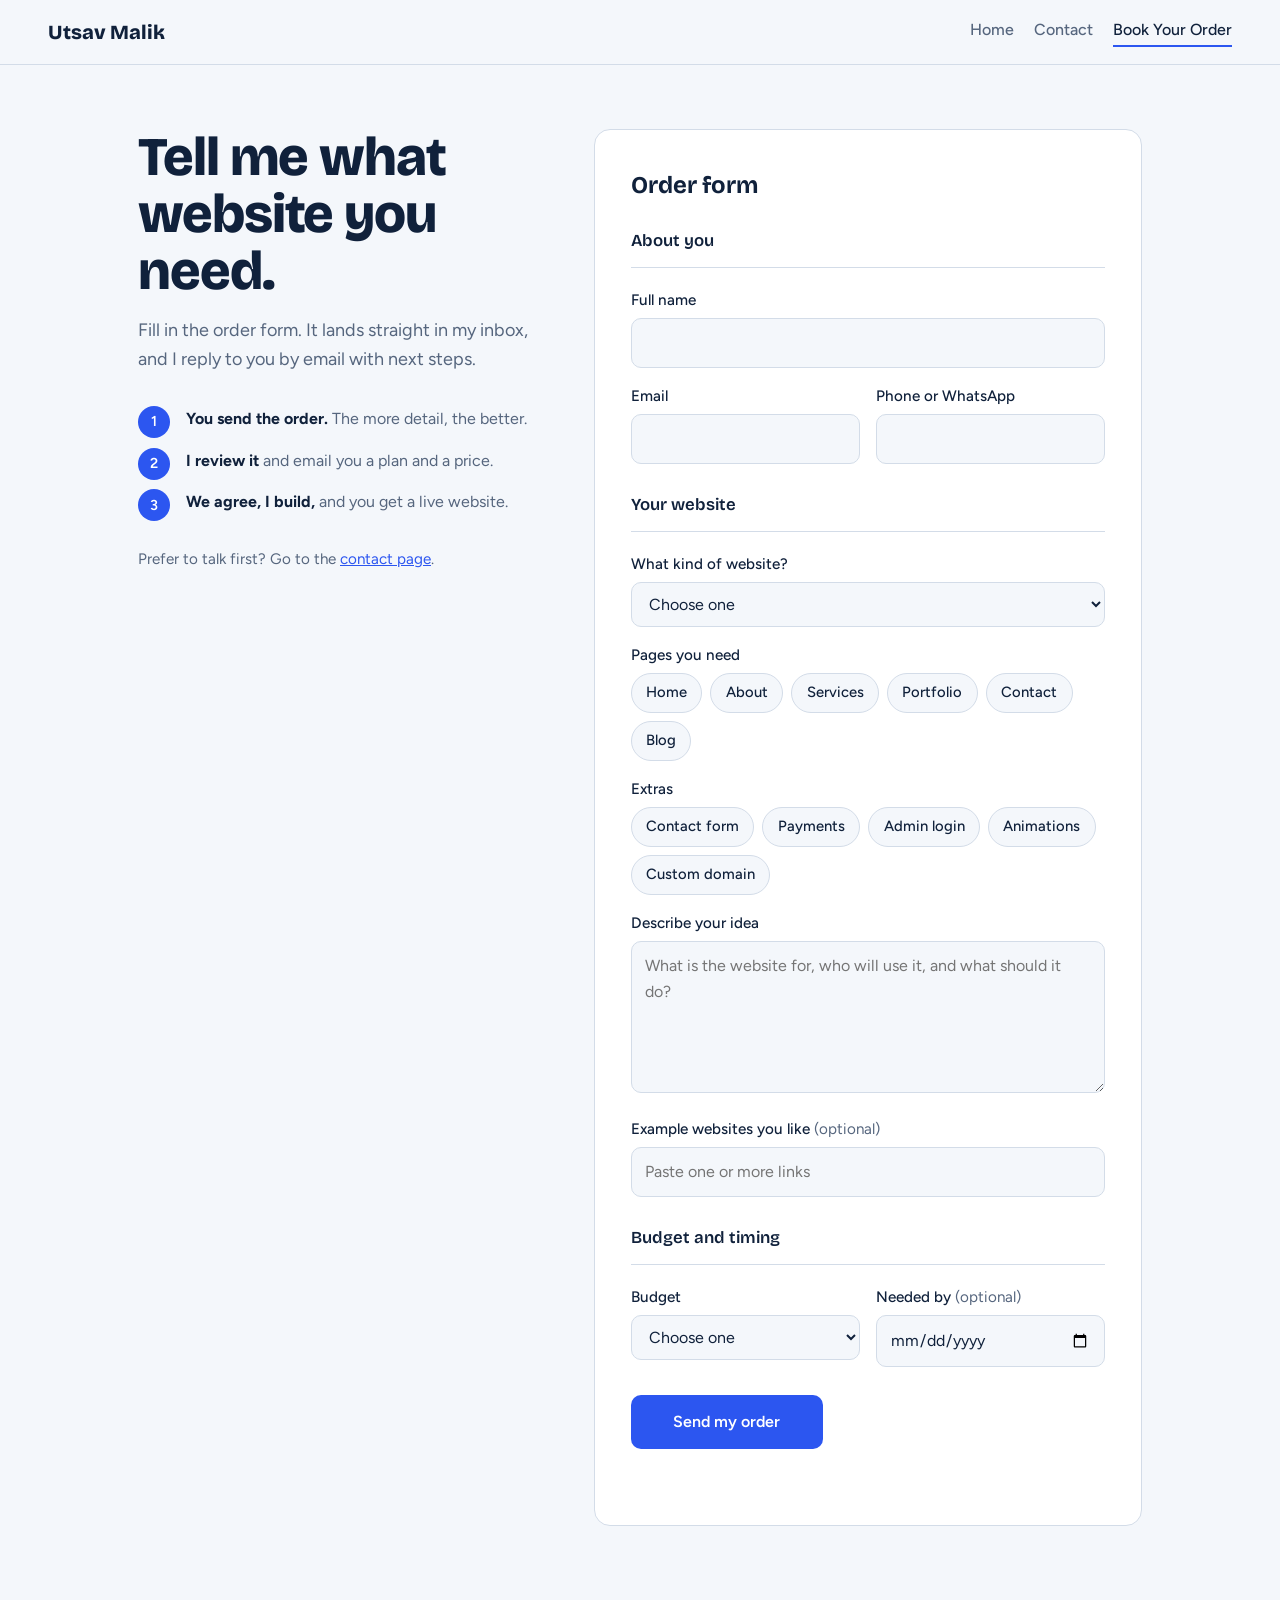
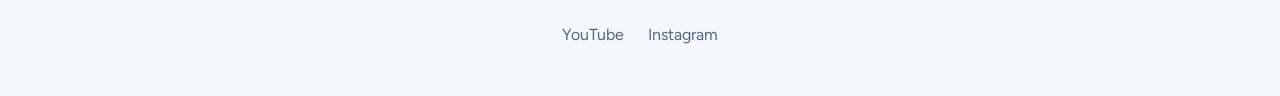
==== bookyourweb.html @ 2408bc66 "Add files via upload" ====
<!DOCTYPE html>
<html lang="en">
<head>
  <meta charset="UTF-8">
  <meta name="viewport" content="width=device-width, initial-scale=1">
  <title>Book Your Website | Utsav Malik</title>
  <meta name="description" content="Order a custom website from Utsav Malik. Fill in the form and get a reply on email.">
  <link rel="preconnect" href="https://fonts.googleapis.com">
  <link rel="preconnect" href="https://fonts.gstatic.com" crossorigin>
  <link href="https://fonts.googleapis.com/css2?family=Bricolage+Grotesque:wght@600;800&family=Figtree:wght@400;500;600&display=swap" rel="stylesheet">
  <link rel="stylesheet" href="bookyourweb.css">
</head>
<body>

  <header class="topbar">
    <a class="brand" href="index.html">Utsav Malik</a>
    <nav aria-label="Main">
      <a href="index.html">Home</a>
      <a href="contact.html">Contact</a>
      <a href="bookyourweb.html" aria-current="page">Book Your Order</a>
    </nav>
  </header>

  <main class="layout">

    <section class="intro">
      <h1>Tell me what website you need.</h1>
      <p class="lead">Fill in the order form. It lands straight in my inbox, and I reply to you by email with next steps.</p>

      <ol class="steps">
        <li><strong>You send the order.</strong> The more detail, the better.</li>
        <li><strong>I review it</strong> and email you a plan and a price.</li>
        <li><strong>We agree, I build,</strong> and you get a live website.</li>
      </ol>

      <p class="alt">Prefer to talk first? Go to the <a href="contact.html">contact page</a>.</p>
    </section>

    <section class="order" aria-labelledby="form-title">
      <h2 id="form-title">Order form</h2>

      <form id="orderForm" novalidate>
        <!-- Web3Forms settings -->
        <input type="hidden" name="access_key" value="YOUR_ACCESS_KEY_HERE">
        <input type="hidden" name="subject" value="New Website Order">
        <input type="hidden" name="from_name" value="Website Order Form">
        <input type="checkbox" name="botcheck" class="hp" tabindex="-1" autocomplete="off" aria-hidden="true">

        <fieldset>
          <legend>About you</legend>

          <div class="field">
            <label for="name">Full name</label>
            <input id="name" name="name" type="text" autocomplete="name" required>
          </div>

          <div class="row">
            <div class="field">
              <label for="email">Email</label>
              <input id="email" name="email" type="email" autocomplete="email" required>
            </div>
            <div class="field">
              <label for="phone">Phone or WhatsApp</label>
              <input id="phone" name="phone" type="tel" autocomplete="tel" required>
            </div>
          </div>
        </fieldset>

        <fieldset>
          <legend>Your website</legend>

          <div class="field">
            <label for="type">What kind of website?</label>
            <select id="type" name="website_type" required>
              <option value="" disabled selected>Choose one</option>
              <option>Personal portfolio</option>
              <option>Business website</option>
              <option>Online store</option>
              <option>Blog</option>
              <option>Landing page</option>
              <option>Something else</option>
            </select>
          </div>

          <div class="field">
            <span class="label" id="pages-label">Pages you need</span>
            <div class="chips" role="group" aria-labelledby="pages-label">
              <label class="chip"><input type="checkbox" name="pages" value="Home"><span>Home</span></label>
              <label class="chip"><input type="checkbox" name="pages" value="About"><span>About</span></label>
              <label class="chip"><input type="checkbox" name="pages" value="Services"><span>Services</span></label>
              <label class="chip"><input type="checkbox" name="pages" value="Portfolio"><span>Portfolio</span></label>
              <label class="chip"><input type="checkbox" name="pages" value="Contact"><span>Contact</span></label>
              <label class="chip"><input type="checkbox" name="pages" value="Blog"><span>Blog</span></label>
            </div>
          </div>

          <div class="field">
            <span class="label" id="features-label">Extras</span>
            <div class="chips" role="group" aria-labelledby="features-label">
              <label class="chip"><input type="checkbox" name="features" value="Contact form"><span>Contact form</span></label>
              <label class="chip"><input type="checkbox" name="features" value="Payments"><span>Payments</span></label>
              <label class="chip"><input type="checkbox" name="features" value="Admin login"><span>Admin login</span></label>
              <label class="chip"><input type="checkbox" name="features" value="Animations"><span>Animations</span></label>
              <label class="chip"><input type="checkbox" name="features" value="Custom domain"><span>Custom domain</span></label>
            </div>
          </div>

          <div class="field">
            <label for="details">Describe your idea</label>
            <textarea id="details" name="details" rows="5" required placeholder="What is the website for, who will use it, and what should it do?"></textarea>
          </div>

          <div class="field">
            <label for="links">Example websites you like <span class="opt">(optional)</span></label>
            <input id="links" name="reference_links" type="text" placeholder="Paste one or more links">
          </div>
        </fieldset>

        <fieldset>
          <legend>Budget and timing</legend>

          <div class="row">
            <div class="field">
              <label for="budget">Budget</label>
              <select id="budget" name="budget" required>
                <option value="" disabled selected>Choose one</option>
                <option>Under ₹5,000</option>
                <option>₹5,000 – ₹15,000</option>
                <option>₹15,000 – ₹30,000</option>
                <option>Above ₹30,000</option>
                <option>Not sure yet</option>
              </select>
            </div>
            <div class="field">
              <label for="deadline">Needed by <span class="opt">(optional)</span></label>
              <input id="deadline" name="deadline" type="date">
            </div>
          </div>
        </fieldset>

        <button type="submit" id="submitBtn">Send my order</button>
        <p id="status" role="status" aria-live="polite"></p>
      </form>

      <div id="success" class="success" hidden>
        <h3>Order sent.</h3>
        <p>I got your order and will reply to the email you entered. Check your spam folder if you don't see my reply.</p>
        <button type="button" id="again">Place another order</button>
      </div>
    </section>

  </main>

  <footer class="foot">
    <a href="https://www.youtube.com/@Techi-Utsav" target="_blank" rel="noopener">YouTube</a>
    <a href="https://www.instagram.com/Techi_utsav" target="_blank" rel="noopener">Instagram</a>
  </footer>

  <script>
    const form = document.getElementById('orderForm');
    const btn = document.getElementById('submitBtn');
    const statusEl = document.getElementById('status');
    const success = document.getElementById('success');

    form.addEventListener('submit', async (e) => {
      e.preventDefault();
      statusEl.textContent = '';
      statusEl.className = '';

      if (!form.checkValidity()) {
        form.reportValidity();
        return;
      }

      const data = new FormData(form);
      // Turn the checkbox groups into one readable line each
      data.set('pages', data.getAll('pages').join(', ') || 'None selected');
      data.set('features', data.getAll('features').join(', ') || 'None selected');

      btn.disabled = true;
      btn.textContent = 'Sending…';

      try {
        const res = await fetch('https://api.web3forms.com/submit', {
          method: 'POST',
          headers: { 'Accept': 'application/json' },
          body: data
        });
        const json = await res.json();

        if (res.ok && json.success) {
          form.hidden = true;
          success.hidden = false;
          success.querySelector('h3').focus?.();
          form.reset();
        } else {
          throw new Error(json.message || 'Request failed');
        }
      } catch (err) {
        statusEl.className = 'error';
        statusEl.textContent = 'The order was not sent. Check your internet and try again, or email malikutsav24@gmail.com.';
      } finally {
        btn.disabled = false;
        btn.textContent = 'Send my order';
      }
    });

    document.getElementById('again').addEventListener('click', () => {
      success.hidden = true;
      form.hidden = false;
      window.scrollTo({ top: 0, behavior: 'smooth' });
    });
  </script>
</body>
</html>
---- bookyourweb.css ----
:root {
  --paper: #f4f7fb;
  --card: #ffffff;
  --ink: #10213b;
  --slate: #56667e;
  --line: #d3dce8;
  --cobalt: #2c56f0;
  --cobalt-dark: #1d3fc4;
  --mint: #12805f;
  --error: #b42318;
  --radius: 10px;
}

@media (prefers-color-scheme: dark) {
  :root {
    --paper: #0d1728;
    --card: #142238;
    --ink: #e8eef8;
    --slate: #9fb0c8;
    --line: #2a3b57;
    --cobalt: #6c8cff;
    --cobalt-dark: #8da6ff;
    --mint: #3ccf9f;
    --error: #ff8a80;
  }
}

* { box-sizing: border-box; }

html { scroll-behavior: smooth; }

body {
  margin: 0;
  background: var(--paper);
  color: var(--ink);
  font-family: 'Figtree', system-ui, -apple-system, 'Segoe UI', sans-serif;
  font-size: 1rem;
  line-height: 1.6;
}

a { color: var(--cobalt); }
a:hover { color: var(--cobalt-dark); }

:focus-visible {
  outline: 3px solid var(--cobalt);
  outline-offset: 2px;
}

/* Top bar */
.topbar {
  display: flex;
  flex-wrap: wrap;
  align-items: center;
  justify-content: space-between;
  gap: 0.75rem 1.5rem;
  padding: 1rem clamp(1rem, 4vw, 3rem);
  border-bottom: 1px solid var(--line);
}

.brand {
  font-family: 'Bricolage Grotesque', system-ui, sans-serif;
  font-weight: 800;
  font-size: 1.25rem;
  color: var(--ink);
  text-decoration: none;
}

.topbar nav { display: flex; flex-wrap: wrap; gap: 1.25rem; }

.topbar nav a {
  color: var(--slate);
  text-decoration: none;
  font-weight: 500;
  padding-bottom: 2px;
  border-bottom: 2px solid transparent;
}

.topbar nav a:hover { color: var(--ink); }

.topbar nav a[aria-current="page"] {
  color: var(--ink);
  border-bottom-color: var(--cobalt);
}

/* Layout */
.layout {
  display: grid;
  grid-template-columns: 1fr;
  gap: 2.5rem;
  max-width: 1100px;
  margin: 0 auto;
  padding: clamp(1.5rem, 5vw, 4rem) clamp(1rem, 4vw, 3rem);
}

@media (min-width: 900px) {
  .layout { grid-template-columns: 5fr 7fr; gap: 4rem; align-items: start; }
  .intro { position: sticky; top: 2rem; }
}

/* Intro */
h1 {
  font-family: 'Bricolage Grotesque', system-ui, sans-serif;
  font-weight: 800;
  font-size: clamp(2.2rem, 5vw, 3.4rem);
  line-height: 1.05;
  letter-spacing: -0.02em;
  margin: 0 0 1rem;
}

.lead { font-size: 1.125rem; color: var(--slate); max-width: 44ch; margin: 0 0 2rem; }

.steps {
  list-style: none;
  counter-reset: step;
  margin: 0 0 2rem;
  padding: 0;
  display: grid;
  gap: 1rem;
}

.steps li {
  counter-increment: step;
  position: relative;
  padding-left: 3rem;
  color: var(--slate);
}

.steps li strong { color: var(--ink); }

.steps li::before {
  content: counter(step);
  position: absolute;
  left: 0;
  top: 0;
  width: 2rem;
  height: 2rem;
  display: grid;
  place-items: center;
  border-radius: 50%;
  background: var(--cobalt);
  color: #fff;
  font-weight: 600;
  font-size: 0.9rem;
}

.alt { color: var(--slate); font-size: 0.95rem; }

/* Form card */
.order {
  background: var(--card);
  border: 1px solid var(--line);
  border-radius: 16px;
  padding: clamp(1.25rem, 4vw, 2.25rem);
}

.order h2 {
  font-family: 'Bricolage Grotesque', system-ui, sans-serif;
  font-size: 1.5rem;
  margin: 0 0 1.5rem;
}

fieldset { border: 0; padding: 0; margin: 0 0 1.75rem; }

legend {
  font-family: 'Bricolage Grotesque', system-ui, sans-serif;
  font-weight: 600;
  font-size: 1.05rem;
  padding: 0 0 0.75rem;
  margin-bottom: 0.25rem;
  width: 100%;
  border-bottom: 1px solid var(--line);
}

.field { margin-top: 1rem; }

.row { display: grid; grid-template-columns: 1fr; gap: 0 1rem; }
@media (min-width: 560px) { .row { grid-template-columns: 1fr 1fr; } }

label, .label {
  display: block;
  font-weight: 500;
  font-size: 0.95rem;
  margin-bottom: 0.35rem;
}

.opt { color: var(--slate); font-weight: 400; }

input[type="text"],
input[type="email"],
input[type="tel"],
input[type="date"],
select,
textarea {
  width: 100%;
  font: inherit;
  color: var(--ink);
  background: var(--paper);
  border: 1px solid var(--line);
  border-radius: var(--radius);
  padding: 0.7rem 0.85rem;
}

textarea { resize: vertical; min-height: 7rem; }

input:focus, select:focus, textarea:focus {
  outline: 3px solid color-mix(in srgb, var(--cobalt) 35%, transparent);
  border-color: var(--cobalt);
}

/* Chips */
.chips { display: flex; flex-wrap: wrap; gap: 0.5rem; }

.chip { margin: 0; cursor: pointer; }

.chip input {
  position: absolute;
  opacity: 0;
  pointer-events: none;
}

.chip span {
  display: inline-block;
  padding: 0.45rem 0.9rem;
  border: 1px solid var(--line);
  border-radius: 999px;
  background: var(--paper);
  font-size: 0.925rem;
  transition: background 0.15s, border-color 0.15s, color 0.15s;
}

.chip:hover span { border-color: var(--cobalt); }

.chip input:checked + span {
  background: var(--cobalt);
  border-color: var(--cobalt);
  color: #fff;
}

.chip input:focus-visible + span {
  outline: 3px solid var(--cobalt);
  outline-offset: 2px;
}

/* Submit */
button {
  font: inherit;
  font-weight: 600;
  cursor: pointer;
  border: 0;
  border-radius: var(--radius);
  background: var(--cobalt);
  color: #fff;
  padding: 0.9rem 1.5rem;
  width: 100%;
  transition: background 0.15s;
}

button:hover { background: var(--cobalt-dark); }
button:disabled { opacity: 0.6; cursor: wait; }

@media (min-width: 560px) { #submitBtn { width: auto; min-width: 12rem; } }

#status { margin: 1rem 0 0; min-height: 1.5rem; font-size: 0.95rem; }
#status.error { color: var(--error); }

/* Success */
.success[hidden] { display: none; }

.success h3 {
  font-family: 'Bricolage Grotesque', system-ui, sans-serif;
  font-size: 1.6rem;
  margin: 0 0 0.5rem;
  color: var(--mint);
}

.success p { color: var(--slate); margin: 0 0 1.5rem; }
.success button { width: auto; }

/* Honeypot: hidden from people, visible to bots */
.hp { position: absolute; left: -9999px; width: 1px; height: 1px; opacity: 0; }

/* Footer */
.foot {
  display: flex;
  justify-content: center;
  gap: 1.5rem;
  padding: 2rem 1rem 3rem;
}

.foot a { color: var(--slate); text-decoration: none; }
.foot a:hover { color: var(--ink); text-decoration: underline; }

@media (prefers-reduced-motion: reduce) {
  html { scroll-behavior: auto; }
  * { transition: none !important; }
}
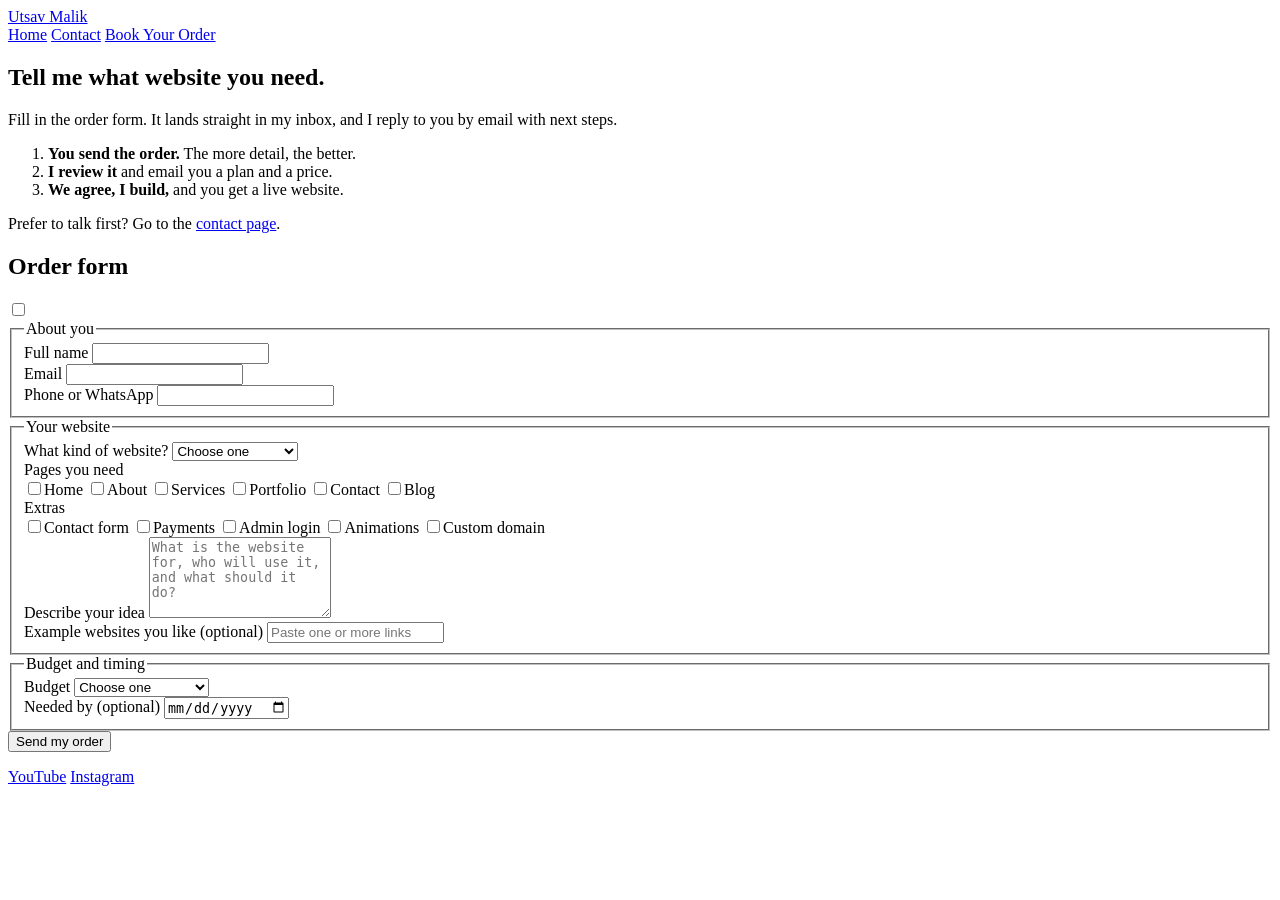
==== commit b92b51e2: "Add files via upload" ====
--- a/bookyourweb.html
+++ b/bookyourweb.html
@@ -9,8 +9,15 @@
   <link rel="preconnect" href="https://fonts.gstatic.com" crossorigin>
   <link href="https://fonts.googleapis.com/css2?family=Bricolage+Grotesque:wght@600;800&family=Figtree:wght@400;500;600&display=swap" rel="stylesheet">
   <link rel="stylesheet" href="bookyourweb.css">
+  <link rel="stylesheet" href="visitors.css">
 </head>
 <body>
+
+  <div class="visitor-bar" id="visitorBar" role="status" aria-live="polite">
+    <span class="visitor-bar__dot" aria-hidden="true"></span>
+    <span>Total visitors</span>
+    <strong class="visitor-bar__count" id="visitorCount">…</strong>
+  </div>
 
   <header class="topbar">
     <a class="brand" href="index.html">Utsav Malik</a>
@@ -41,7 +48,7 @@
 
       <form id="orderForm" novalidate>
         <!-- Web3Forms settings -->
-        <input type="hidden" name="access_key" value="YOUR_ACCESS_KEY_HERE">
+        <input type="hidden" name="access_key" value="9f72351b-9f76-41ce-94e6-8e4719533db4">
         <input type="hidden" name="subject" value="New Website Order">
         <input type="hidden" name="from_name" value="Website Order Form">
         <input type="checkbox" name="botcheck" class="hp" tabindex="-1" autocomplete="off" aria-hidden="true">
@@ -211,5 +218,6 @@
       window.scrollTo({ top: 0, behavior: 'smooth' });
     });
   </script>
+  <script src="visitors.js" defer></script>
 </body>
 </html>
--- a/visitors.css
+++ b/visitors.css
@@ -0,0 +1,52 @@
+/* visitors.css — slim visitor-counter bar shown at the top of every page */
+
+.visitor-bar {
+  display: flex;
+  align-items: center;
+  justify-content: center;
+  gap: 0.6rem;
+  padding: 0.5rem 1rem;
+  background: #151a3d;
+  color: #d9ddf3;
+  font-family: inherit;
+  font-size: 0.875rem;
+  font-weight: 600;
+  line-height: 1.3;
+  letter-spacing: 0.01em;
+}
+
+.visitor-bar[hidden] {
+  display: none;
+}
+
+.visitor-bar__dot {
+  flex: none;
+  width: 0.55rem;
+  height: 0.55rem;
+  border-radius: 50%;
+  background: #3ddc84;
+  animation: visitor-pulse 2s infinite;
+}
+
+.visitor-bar__count {
+  color: #ffc933;
+  font-size: 1rem;
+  font-weight: 800;
+  font-variant-numeric: tabular-nums;
+}
+
+@keyframes visitor-pulse {
+  0% {
+    box-shadow: 0 0 0 0 rgb(61 220 132 / 0.6);
+  }
+  70%,
+  100% {
+    box-shadow: 0 0 0 0.5rem rgb(61 220 132 / 0);
+  }
+}
+
+@media (prefers-reduced-motion: reduce) {
+  .visitor-bar__dot {
+    animation: none;
+  }
+}
